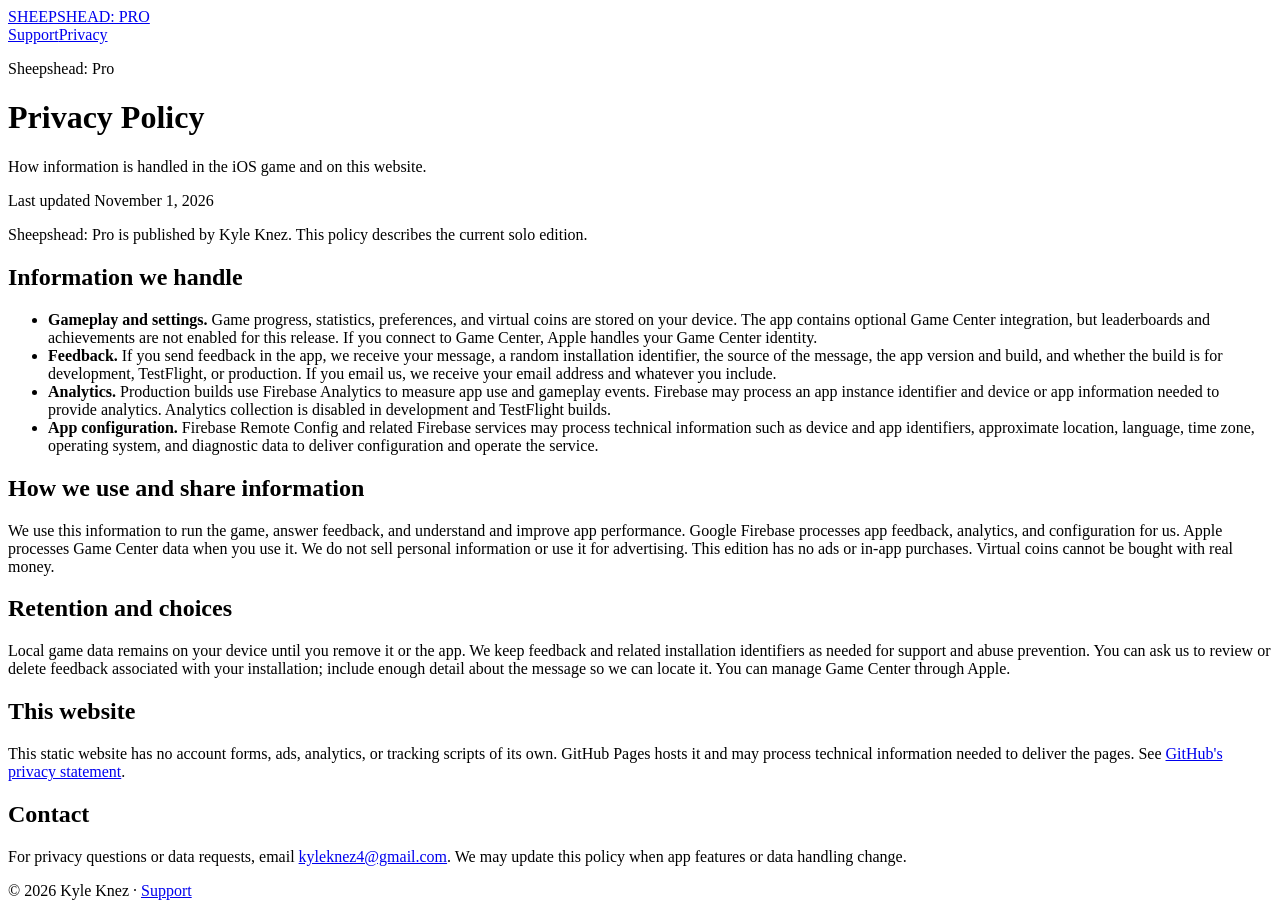
==== sheepshead-pro/privacy-policy.html @ 263bd1c5 "Add Sheepshead Pro support and privacy policy" ====
<!doctype html>
<html lang="en"><head><meta charset="utf-8"><meta name="viewport" content="width=device-width, initial-scale=1"><title>Privacy Policy — Sheepshead: Pro</title><link rel="stylesheet" href="site-assets/legal.css"></head>
<body><header><a href="index.html">SHEEPSHEAD: PRO</a><nav><a href="support.html">Support</a><a href="privacy-policy.html">Privacy</a></nav></header><main><p class="eyebrow">Sheepshead: Pro</p><h1>Privacy Policy</h1><p class="lead">How information is handled in the iOS game and on this website.</p><p>Last updated November 1, 2026</p><p>Sheepshead: Pro is published by Kyle Knez. This policy describes the current solo edition.</p>
<h2>Information we handle</h2><ul><li><strong>Gameplay and settings.</strong> Game progress, statistics, preferences, and virtual coins are stored on your device. The app contains optional Game Center integration, but leaderboards and achievements are not enabled for this release. If you connect to Game Center, Apple handles your Game Center identity.</li><li><strong>Feedback.</strong> If you send feedback in the app, we receive your message, a random installation identifier, the source of the message, the app version and build, and whether the build is for development, TestFlight, or production. If you email us, we receive your email address and whatever you include.</li><li><strong>Analytics.</strong> Production builds use Firebase Analytics to measure app use and gameplay events. Firebase may process an app instance identifier and device or app information needed to provide analytics. Analytics collection is disabled in development and TestFlight builds.</li><li><strong>App configuration.</strong> Firebase Remote Config and related Firebase services may process technical information such as device and app identifiers, approximate location, language, time zone, operating system, and diagnostic data to deliver configuration and operate the service.</li></ul>
<h2>How we use and share information</h2><p>We use this information to run the game, answer feedback, and understand and improve app performance. Google Firebase processes app feedback, analytics, and configuration for us. Apple processes Game Center data when you use it. We do not sell personal information or use it for advertising. This edition has no ads or in-app purchases. Virtual coins cannot be bought with real money.</p>
<h2>Retention and choices</h2><p>Local game data remains on your device until you remove it or the app. We keep feedback and related installation identifiers as needed for support and abuse prevention. You can ask us to review or delete feedback associated with your installation; include enough detail about the message so we can locate it. You can manage Game Center through Apple.</p>
<h2>This website</h2><p>This static website has no account forms, ads, analytics, or tracking scripts of its own. GitHub Pages hosts it and may process technical information needed to deliver the pages. See <a href="https://docs.github.com/en/site-policy/privacy-policies/github-general-privacy-statement">GitHub's privacy statement</a>.</p>
<h2>Contact</h2><p>For privacy questions or data requests, email <a href="mailto:kyleknez4@gmail.com?subject=Sheepshead%3A%20Pro%20Privacy">kyleknez4@gmail.com</a>. We may update this policy when app features or data handling change.</p></main><footer>© 2026 Kyle Knez · <a href="support.html">Support</a></footer></body></html>
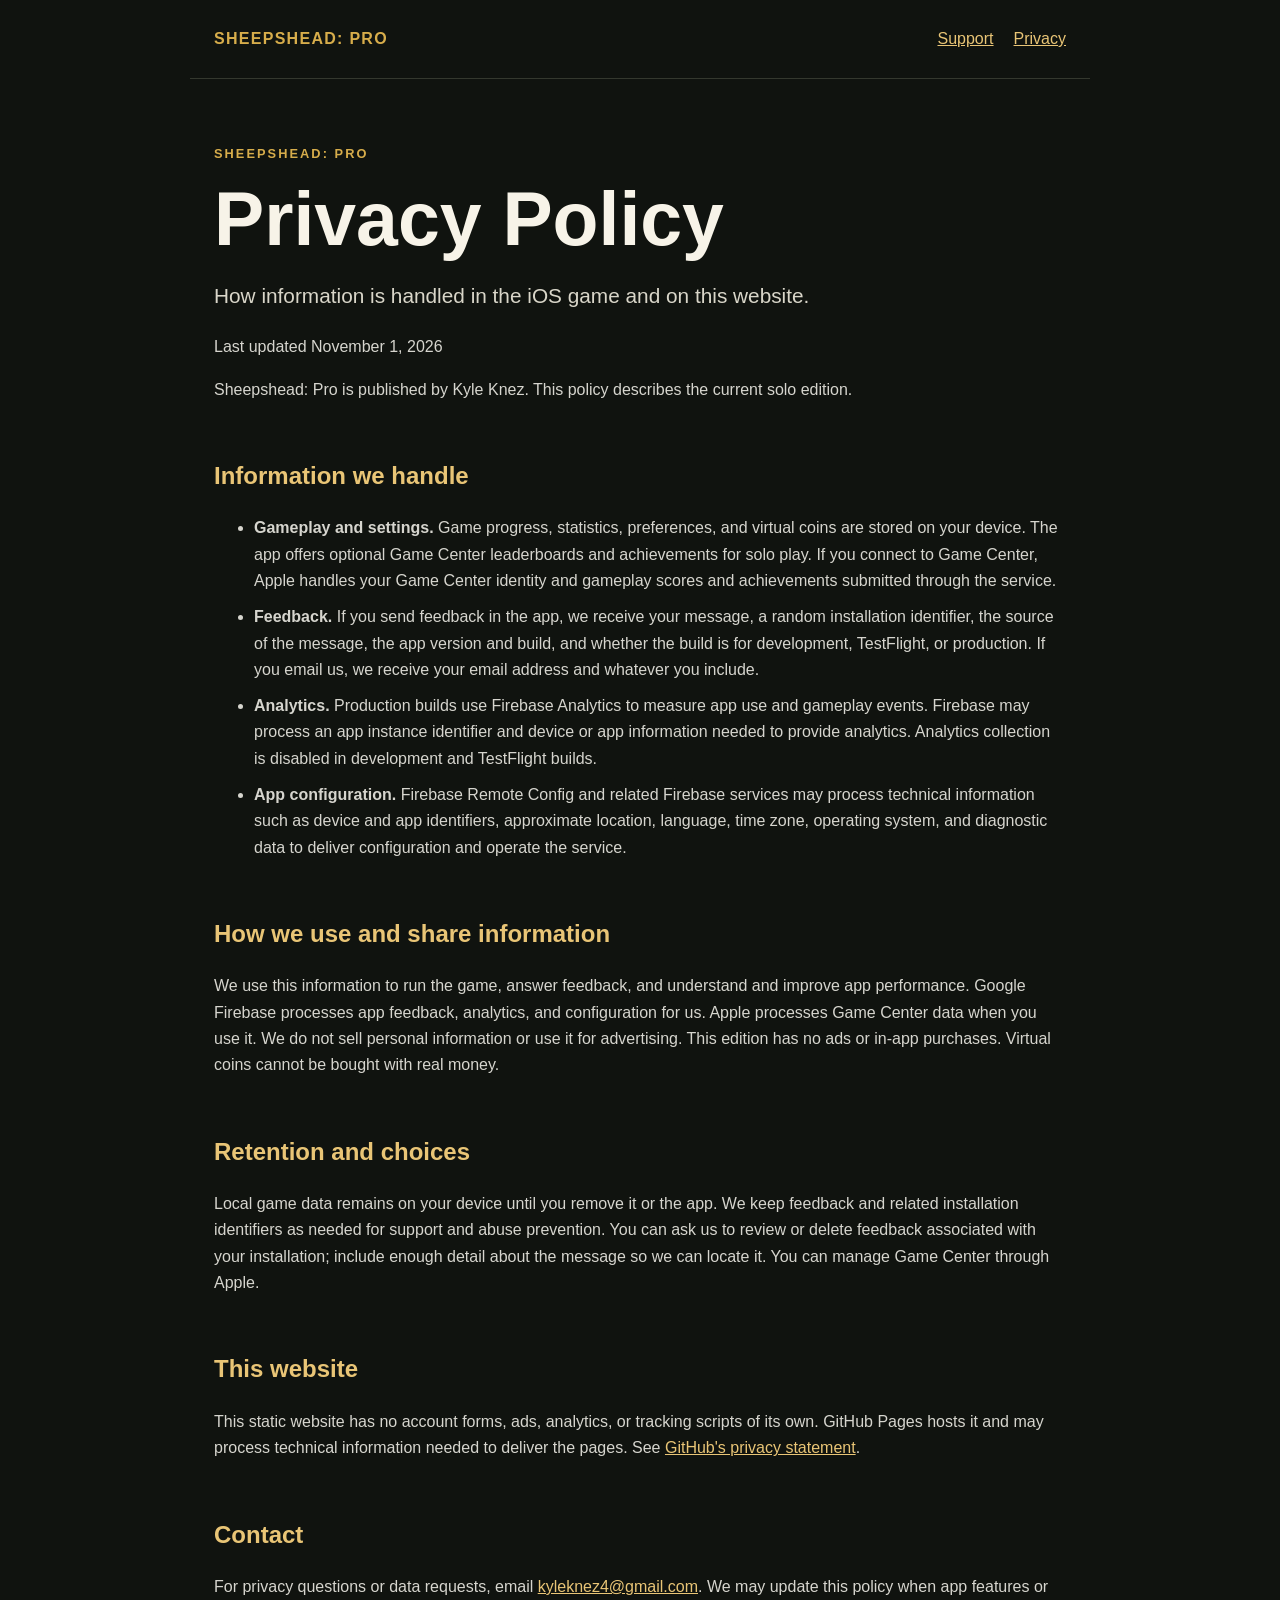
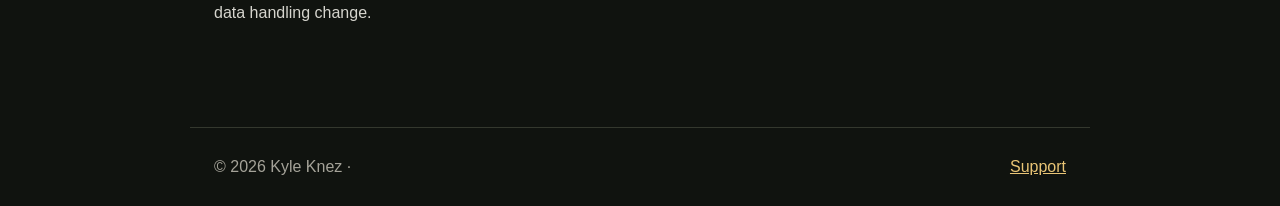
==== commit c5be8062: "Update Sheepshead Pro Game Center privacy disclosure" ====
--- a/sheepshead-pro/privacy-policy.html
+++ b/sheepshead-pro/privacy-policy.html
@@ -1,7 +1,7 @@
 <!doctype html>
 <html lang="en"><head><meta charset="utf-8"><meta name="viewport" content="width=device-width, initial-scale=1"><title>Privacy Policy — Sheepshead: Pro</title><link rel="stylesheet" href="site-assets/legal.css"></head>
 <body><header><a href="index.html">SHEEPSHEAD: PRO</a><nav><a href="support.html">Support</a><a href="privacy-policy.html">Privacy</a></nav></header><main><p class="eyebrow">Sheepshead: Pro</p><h1>Privacy Policy</h1><p class="lead">How information is handled in the iOS game and on this website.</p><p>Last updated November 1, 2026</p><p>Sheepshead: Pro is published by Kyle Knez. This policy describes the current solo edition.</p>
-<h2>Information we handle</h2><ul><li><strong>Gameplay and settings.</strong> Game progress, statistics, preferences, and virtual coins are stored on your device. The app contains optional Game Center integration, but leaderboards and achievements are not enabled for this release. If you connect to Game Center, Apple handles your Game Center identity.</li><li><strong>Feedback.</strong> If you send feedback in the app, we receive your message, a random installation identifier, the source of the message, the app version and build, and whether the build is for development, TestFlight, or production. If you email us, we receive your email address and whatever you include.</li><li><strong>Analytics.</strong> Production builds use Firebase Analytics to measure app use and gameplay events. Firebase may process an app instance identifier and device or app information needed to provide analytics. Analytics collection is disabled in development and TestFlight builds.</li><li><strong>App configuration.</strong> Firebase Remote Config and related Firebase services may process technical information such as device and app identifiers, approximate location, language, time zone, operating system, and diagnostic data to deliver configuration and operate the service.</li></ul>
+<h2>Information we handle</h2><ul><li><strong>Gameplay and settings.</strong> Game progress, statistics, preferences, and virtual coins are stored on your device. The app offers optional Game Center leaderboards and achievements for solo play. If you connect to Game Center, Apple handles your Game Center identity and gameplay scores and achievements submitted through the service.</li><li><strong>Feedback.</strong> If you send feedback in the app, we receive your message, a random installation identifier, the source of the message, the app version and build, and whether the build is for development, TestFlight, or production. If you email us, we receive your email address and whatever you include.</li><li><strong>Analytics.</strong> Production builds use Firebase Analytics to measure app use and gameplay events. Firebase may process an app instance identifier and device or app information needed to provide analytics. Analytics collection is disabled in development and TestFlight builds.</li><li><strong>App configuration.</strong> Firebase Remote Config and related Firebase services may process technical information such as device and app identifiers, approximate location, language, time zone, operating system, and diagnostic data to deliver configuration and operate the service.</li></ul>
 <h2>How we use and share information</h2><p>We use this information to run the game, answer feedback, and understand and improve app performance. Google Firebase processes app feedback, analytics, and configuration for us. Apple processes Game Center data when you use it. We do not sell personal information or use it for advertising. This edition has no ads or in-app purchases. Virtual coins cannot be bought with real money.</p>
 <h2>Retention and choices</h2><p>Local game data remains on your device until you remove it or the app. We keep feedback and related installation identifiers as needed for support and abuse prevention. You can ask us to review or delete feedback associated with your installation; include enough detail about the message so we can locate it. You can manage Game Center through Apple.</p>
 <h2>This website</h2><p>This static website has no account forms, ads, analytics, or tracking scripts of its own. GitHub Pages hosts it and may process technical information needed to deliver the pages. See <a href="https://docs.github.com/en/site-policy/privacy-policies/github-general-privacy-statement">GitHub's privacy statement</a>.</p>
--- a/sheepshead-pro/site-assets/legal.css
+++ b/sheepshead-pro/site-assets/legal.css
@@ -0,0 +1 @@
+:root{color-scheme:dark;font-family:-apple-system,BlinkMacSystemFont,"Segoe UI",sans-serif;background:#10130f;color:#f7f3e8}*{box-sizing:border-box}body{margin:0;line-height:1.65}header,footer{max-width:900px;margin:auto;padding:26px 24px;display:flex;justify-content:space-between;gap:20px}header{border-bottom:1px solid #34382e}header>a{font-weight:900;letter-spacing:.08em;color:#d7ad4b;text-decoration:none}nav{display:flex;gap:20px}main{max-width:900px;margin:64px auto 100px;padding:0 24px}.eyebrow{color:#d7ad4b;text-transform:uppercase;letter-spacing:.16em;font-weight:700;font-size:.8rem}h1{font-size:clamp(2.6rem,7vw,4.7rem);line-height:1.05;margin:.2em 0}h2{font-size:1.5rem;color:#e9c576;margin-top:2.2em}h3{font-size:1.1rem;margin:1.5em 0 .3em}.lead{font-size:1.3rem;color:#d9d6c9}p,li{color:#d6d5ce}li{margin:.6em 0}a{color:#e9c576}footer{border-top:1px solid #34382e;color:#a5a399}@media(max-width:500px){header{flex-direction:column}main{margin-top:40px}}
